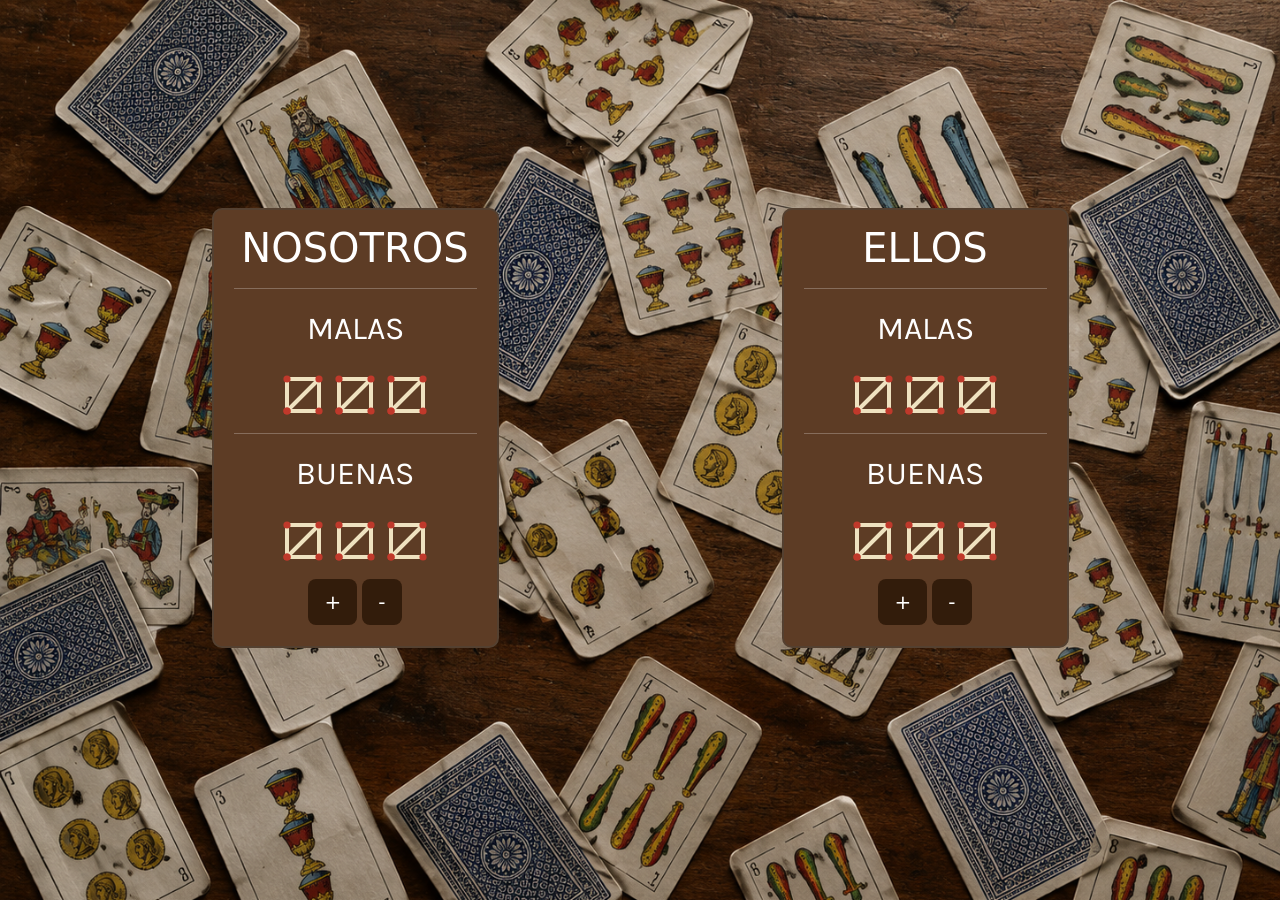
==== contador.html @ 4fcaa898 "pagina principal" ====
<!DOCTYPE html>
<html lang="en">

<head>
    <meta charset="UTF-8">
    <meta name="viewport" content="width=device-width, initial-scale=1.0">
    <title>CONTADOR TRUQUINI</title>

    <link href="https://cdn.jsdelivr.net/npm/bootstrap@5.3.8/dist/css/bootstrap.min.css" rel="stylesheet"
        integrity="sha384-sRIl4kxILFvY47J16cr9ZwB07vP4J8+LH7qKQnuqkuIAvNWLzeN8tE5YBujZqJLB" crossorigin="anonymous">
    <link href="https://fonts.googleapis.com/css2?family=Alfa+Slab+One&family=Karla:wght@400;700&display=swap"
        rel="stylesheet">
    <link rel="stylesheet" href="style.css">
</head>

<body class ="cuerpoContador">
    <div class="container text-center">
        <div class="row">
            <div class="col-6">
                <section class="team">
                    <h1>NOSOTROS</h1>
                    <hr style="background-color: white;">
                    <p id="malas" class="puntaje">MALAS</p>
                    <p id="puntos" class="puntaje"><svg xmlns="http://www.w3.org/2000/svg" viewBox="0 0 44 44"
                            width="44" height="44">
                            
                            <line x1="6" y1="6" x2="38" y2="6" stroke="#efe2c0" stroke-width="4"
                                stroke-linecap="round" />
                            <line x1="38" y1="6" x2="38" y2="38" stroke="#efe2c0" stroke-width="4"
                                stroke-linecap="round" />
                            <line x1="38" y1="38" x2="6" y2="38" stroke="#efe2c0" stroke-width="4"
                                stroke-linecap="round" />
                            <line x1="6" y1="38" x2="6" y2="6" stroke="#efe2c0" stroke-width="4"
                                stroke-linecap="round" />
                            <line x1="6" y1="38" x2="38" y2="6" stroke="#efe2c0" stroke-width="4"
                                stroke-linecap="round" />

                            
                            <circle cx="6" cy="6" r="3.6" fill="#c0392b" />
                            <circle cx="38" cy="6" r="3.6" fill="#c0392b" />
                            <circle cx="38" cy="38" r="3.6" fill="#c0392b" />
                            <circle cx="6" cy="38" r="3.6" fill="#c0392b" />
                            <circle cx="6" cy="38" r="3.6" fill="#c0392b" />
                        </svg>
                        <svg xmlns="http://www.w3.org/2000/svg" viewBox="0 0 44 44" width="44" height="44">
                            
                            <line x1="6" y1="6" x2="38" y2="6" stroke="#efe2c0" stroke-width="4"
                                stroke-linecap="round" />
                            <line x1="38" y1="6" x2="38" y2="38" stroke="#efe2c0" stroke-width="4"
                                stroke-linecap="round" />
                            <line x1="38" y1="38" x2="6" y2="38" stroke="#efe2c0" stroke-width="4"
                                stroke-linecap="round" />
                            <line x1="6" y1="38" x2="6" y2="6" stroke="#efe2c0" stroke-width="4"
                                stroke-linecap="round" />
                            <line x1="6" y1="38" x2="38" y2="6" stroke="#efe2c0" stroke-width="4"
                                stroke-linecap="round" />

                            
                            <circle cx="6" cy="6" r="3.6" fill="#c0392b" />
                            <circle cx="38" cy="6" r="3.6" fill="#c0392b" />
                            <circle cx="38" cy="38" r="3.6" fill="#c0392b" />
                            <circle cx="6" cy="38" r="3.6" fill="#c0392b" />
                            <circle cx="6" cy="38" r="3.6" fill="#c0392b" />
                        </svg>
                        <svg xmlns="http://www.w3.org/2000/svg" viewBox="0 0 44 44" width="44" height="44">
                            
                            <line x1="6" y1="6" x2="38" y2="6" stroke="#efe2c0" stroke-width="4"
                                stroke-linecap="round" />
                            <line x1="38" y1="6" x2="38" y2="38" stroke="#efe2c0" stroke-width="4"
                                stroke-linecap="round" />
                            <line x1="38" y1="38" x2="6" y2="38" stroke="#efe2c0" stroke-width="4"
                                stroke-linecap="round" />
                            <line x1="6" y1="38" x2="6" y2="6" stroke="#efe2c0" stroke-width="4"
                                stroke-linecap="round" />
                            <line x1="6" y1="38" x2="38" y2="6" stroke="#efe2c0" stroke-width="4"
                                stroke-linecap="round" />

                            
                            <circle cx="6" cy="6" r="3.6" fill="#c0392b" />
                            <circle cx="38" cy="6" r="3.6" fill="#c0392b" />
                            <circle cx="38" cy="38" r="3.6" fill="#c0392b" />
                            <circle cx="6" cy="38" r="3.6" fill="#c0392b" />
                            <circle cx="6" cy="38" r="3.6" fill="#c0392b" />
                        </svg>
                    </p>
                    <hr style="background-color: white;">
                    <p id="malas" class="puntaje">BUENAS</p>
                    <p id="buenas" class="puntaje"><svg xmlns="http://www.w3.org/2000/svg" viewBox="0 0 44 44"
                            width="44" height="44">
                            
                            <line x1="6" y1="6" x2="38" y2="6" stroke="#efe2c0" stroke-width="4"
                                stroke-linecap="round" />
                            <line x1="38" y1="6" x2="38" y2="38" stroke="#efe2c0" stroke-width="4"
                                stroke-linecap="round" />
                            <line x1="38" y1="38" x2="6" y2="38" stroke="#efe2c0" stroke-width="4"
                                stroke-linecap="round" />
                            <line x1="6" y1="38" x2="6" y2="6" stroke="#efe2c0" stroke-width="4"
                                stroke-linecap="round" />
                            <line x1="6" y1="38" x2="38" y2="6" stroke="#efe2c0" stroke-width="4"
                                stroke-linecap="round" />

                            
                            <circle cx="6" cy="6" r="3.6" fill="#c0392b" />
                            <circle cx="38" cy="6" r="3.6" fill="#c0392b" />
                            <circle cx="38" cy="38" r="3.6" fill="#c0392b" />
                            <circle cx="6" cy="38" r="3.6" fill="#c0392b" />
                            <circle cx="6" cy="38" r="3.6" fill="#c0392b" />
                        </svg>
                        <svg xmlns="http://www.w3.org/2000/svg" viewBox="0 0 44 44" width="44" height="44">
                            
                            <line x1="6" y1="6" x2="38" y2="6" stroke="#efe2c0" stroke-width="4"
                                stroke-linecap="round" />
                            <line x1="38" y1="6" x2="38" y2="38" stroke="#efe2c0" stroke-width="4"
                                stroke-linecap="round" />
                            <line x1="38" y1="38" x2="6" y2="38" stroke="#efe2c0" stroke-width="4"
                                stroke-linecap="round" />
                            <line x1="6" y1="38" x2="6" y2="6" stroke="#efe2c0" stroke-width="4"
                                stroke-linecap="round" />
                            <line x1="6" y1="38" x2="38" y2="6" stroke="#efe2c0" stroke-width="4"
                                stroke-linecap="round" />

                            
                            <circle cx="6" cy="6" r="3.6" fill="#c0392b" />
                            <circle cx="38" cy="6" r="3.6" fill="#c0392b" />
                            <circle cx="38" cy="38" r="3.6" fill="#c0392b" />
                            <circle cx="6" cy="38" r="3.6" fill="#c0392b" />
                            <circle cx="6" cy="38" r="3.6" fill="#c0392b" />
                        </svg>
                        <svg xmlns="http://www.w3.org/2000/svg" viewBox="0 0 44 44" width="44" height="44">
                            
                            <line x1="6" y1="6" x2="38" y2="6" stroke="#efe2c0" stroke-width="4"
                                stroke-linecap="round" />
                            <line x1="38" y1="6" x2="38" y2="38" stroke="#efe2c0" stroke-width="4"
                                stroke-linecap="round" />
                            <line x1="38" y1="38" x2="6" y2="38" stroke="#efe2c0" stroke-width="4"
                                stroke-linecap="round" />
                            <line x1="6" y1="38" x2="6" y2="6" stroke="#efe2c0" stroke-width="4"
                                stroke-linecap="round" />
                            <line x1="6" y1="38" x2="38" y2="6" stroke="#efe2c0" stroke-width="4"
                                stroke-linecap="round" />

                            
                            <circle cx="6" cy="6" r="3.6" fill="#c0392b" />
                            <circle cx="38" cy="6" r="3.6" fill="#c0392b" />
                            <circle cx="38" cy="38" r="3.6" fill="#c0392b" />
                            <circle cx="6" cy="38" r="3.6" fill="#c0392b" />
                            <circle cx="6" cy="38" r="3.6" fill="#c0392b" />
                        </svg>
                    </p>
                    <button type="button" class="btn btn-primary btn-lg" id="boton">+</button>
                    <button type="button" class="btn btn-primary btn-lg" id="resta">-</button>
                </section>
            </div>
            <div class="col-6">
                <section class="team">
                    <h1>ELLOS</h1>
                    <hr style="background-color: white;">
                    <p id="malas" class="puntaje">MALAS</p>
                    <p id="puntos" class="puntaje"><svg xmlns="http://www.w3.org/2000/svg" viewBox="0 0 44 44"
                            width="44" height="44">
                            
                            <line x1="6" y1="6" x2="38" y2="6" stroke="#efe2c0" stroke-width="4"
                                stroke-linecap="round" />
                            <line x1="38" y1="6" x2="38" y2="38" stroke="#efe2c0" stroke-width="4"
                                stroke-linecap="round" />
                            <line x1="38" y1="38" x2="6" y2="38" stroke="#efe2c0" stroke-width="4"
                                stroke-linecap="round" />
                            <line x1="6" y1="38" x2="6" y2="6" stroke="#efe2c0" stroke-width="4"
                                stroke-linecap="round" />
                            <line x1="6" y1="38" x2="38" y2="6" stroke="#efe2c0" stroke-width="4"
                                stroke-linecap="round" />

                            
                            <circle cx="6" cy="6" r="3.6" fill="#c0392b" />
                            <circle cx="38" cy="6" r="3.6" fill="#c0392b" />
                            <circle cx="38" cy="38" r="3.6" fill="#c0392b" />
                            <circle cx="6" cy="38" r="3.6" fill="#c0392b" />
                            <circle cx="6" cy="38" r="3.6" fill="#c0392b" />
                        </svg>
                        <svg xmlns="http://www.w3.org/2000/svg" viewBox="0 0 44 44" width="44" height="44">
                            
                            <line x1="6" y1="6" x2="38" y2="6" stroke="#efe2c0" stroke-width="4"
                                stroke-linecap="round" />
                            <line x1="38" y1="6" x2="38" y2="38" stroke="#efe2c0" stroke-width="4"
                                stroke-linecap="round" />
                            <line x1="38" y1="38" x2="6" y2="38" stroke="#efe2c0" stroke-width="4"
                                stroke-linecap="round" />
                            <line x1="6" y1="38" x2="6" y2="6" stroke="#efe2c0" stroke-width="4"
                                stroke-linecap="round" />
                            <line x1="6" y1="38" x2="38" y2="6" stroke="#efe2c0" stroke-width="4"
                                stroke-linecap="round" />

                            
                            <circle cx="6" cy="6" r="3.6" fill="#c0392b" />
                            <circle cx="38" cy="6" r="3.6" fill="#c0392b" />
                            <circle cx="38" cy="38" r="3.6" fill="#c0392b" />
                            <circle cx="6" cy="38" r="3.6" fill="#c0392b" />
                            <circle cx="6" cy="38" r="3.6" fill="#c0392b" />
                        </svg>
                        <svg xmlns="http://www.w3.org/2000/svg" viewBox="0 0 44 44" width="44" height="44">
                            
                            <line x1="6" y1="6" x2="38" y2="6" stroke="#efe2c0" stroke-width="4"
                                stroke-linecap="round" />
                            <line x1="38" y1="6" x2="38" y2="38" stroke="#efe2c0" stroke-width="4"
                                stroke-linecap="round" />
                            <line x1="38" y1="38" x2="6" y2="38" stroke="#efe2c0" stroke-width="4"
                                stroke-linecap="round" />
                            <line x1="6" y1="38" x2="6" y2="6" stroke="#efe2c0" stroke-width="4"
                                stroke-linecap="round" />
                            <line x1="6" y1="38" x2="38" y2="6" stroke="#efe2c0" stroke-width="4"
                                stroke-linecap="round" />

                            
                            <circle cx="6" cy="6" r="3.6" fill="#c0392b" />
                            <circle cx="38" cy="6" r="3.6" fill="#c0392b" />
                            <circle cx="38" cy="38" r="3.6" fill="#c0392b" />
                            <circle cx="6" cy="38" r="3.6" fill="#c0392b" />
                            <circle cx="6" cy="38" r="3.6" fill="#c0392b" />
                        </svg>
                    </p>
                    <hr style="background-color: white;">
                    <p id="malas" class="puntaje">BUENAS</p>
                    <p id="buenas" class="puntaje"><svg xmlns="http://www.w3.org/2000/svg" viewBox="0 0 44 44"
                            width="44" height="44">
                            
                            <line x1="6" y1="6" x2="38" y2="6" stroke="#efe2c0" stroke-width="4"
                                stroke-linecap="round" />
                            <line x1="38" y1="6" x2="38" y2="38" stroke="#efe2c0" stroke-width="4"
                                stroke-linecap="round" />
                            <line x1="38" y1="38" x2="6" y2="38" stroke="#efe2c0" stroke-width="4"
                                stroke-linecap="round" />
                            <line x1="6" y1="38" x2="6" y2="6" stroke="#efe2c0" stroke-width="4"
                                stroke-linecap="round" />
                            <line x1="6" y1="38" x2="38" y2="6" stroke="#efe2c0" stroke-width="4"
                                stroke-linecap="round" />

                            
                            <circle cx="6" cy="6" r="3.6" fill="#c0392b" />
                            <circle cx="38" cy="6" r="3.6" fill="#c0392b" />
                            <circle cx="38" cy="38" r="3.6" fill="#c0392b" />
                            <circle cx="6" cy="38" r="3.6" fill="#c0392b" />
                            <circle cx="6" cy="38" r="3.6" fill="#c0392b" />
                        </svg>
                        <svg xmlns="http://www.w3.org/2000/svg" viewBox="0 0 44 44" width="44" height="44">
                            
                            <line x1="6" y1="6" x2="38" y2="6" stroke="#efe2c0" stroke-width="4"
                                stroke-linecap="round" />
                            <line x1="38" y1="6" x2="38" y2="38" stroke="#efe2c0" stroke-width="4"
                                stroke-linecap="round" />
                            <line x1="38" y1="38" x2="6" y2="38" stroke="#efe2c0" stroke-width="4"
                                stroke-linecap="round" />
                            <line x1="6" y1="38" x2="6" y2="6" stroke="#efe2c0" stroke-width="4"
                                stroke-linecap="round" />
                            <line x1="6" y1="38" x2="38" y2="6" stroke="#efe2c0" stroke-width="4"
                                stroke-linecap="round" />

                            
                            <circle cx="6" cy="6" r="3.6" fill="#c0392b" />
                            <circle cx="38" cy="6" r="3.6" fill="#c0392b" />
                            <circle cx="38" cy="38" r="3.6" fill="#c0392b" />
                            <circle cx="6" cy="38" r="3.6" fill="#c0392b" />
                            <circle cx="6" cy="38" r="3.6" fill="#c0392b" />
                        </svg>
                        <svg xmlns="http://www.w3.org/2000/svg" viewBox="0 0 44 44" width="44" height="44">
                            
                            <line x1="6" y1="6" x2="38" y2="6" stroke="#efe2c0" stroke-width="4"
                                stroke-linecap="round" />
                            <line x1="38" y1="6" x2="38" y2="38" stroke="#efe2c0" stroke-width="4"
                                stroke-linecap="round" />
                            <line x1="38" y1="38" x2="6" y2="38" stroke="#efe2c0" stroke-width="4"
                                stroke-linecap="round" />
                            <line x1="6" y1="38" x2="6" y2="6" stroke="#efe2c0" stroke-width="4"
                                stroke-linecap="round" />
                            <line x1="6" y1="38" x2="38" y2="6" stroke="#efe2c0" stroke-width="4"
                                stroke-linecap="round" />

                            
                            <circle cx="6" cy="6" r="3.6" fill="#c0392b" />
                            <circle cx="38" cy="6" r="3.6" fill="#c0392b" />
                            <circle cx="38" cy="38" r="3.6" fill="#c0392b" />
                            <circle cx="6" cy="38" r="3.6" fill="#c0392b" />
                            <circle cx="6" cy="38" r="3.6" fill="#c0392b" />
                        </svg>
                    </p>
                    <button type="button" class="btn btn-primary btn-lg" id="boton">+</button>
                    <button type="button" class="btn btn-primary btn-lg" id="resta">-</button>
                </section>
            </div>
        </div>
    </div>
    
</body>

</html>
---- style.css ----
.cuerpoContador{
    background-image: url(fondo2.png);
    background-repeat: no-repeat;
   background-size: 100%;
   background-size: cover;
   background-attachment: fixed;

}
.navbar-logo{
    background-image: url(coso.png);
    --bs-navbar-padding-y: 1rem;
    background-repeat: no-repeat;
   background-size: 100% 100%;
   
}


.navbar-brand img{
    --bs-navbar-brand-padding-y: 0.5rem;
    width: auto;
    height: 8rem;
}


.navbar-opciones{
    background-image:url(madera1.png) ;
}
.team {
  background: #5d3c25;      
  border: 2px solid #544030;
  border-radius: 10px;        
  padding: 14px 20px;
  
  width: auto;
  height: auto;
  color: white;  
  max-width: 287px;     
  min-height: 440px;    
  margin: 13rem auto 0;     
}

.btn{
    background-color: #321c0b
}

.btn-primary{
    --bs-btn-hover-bg: green;
    border: black
}

.puntaje{
    font-family: "Karla", system-ui, sans-serif;
    font-size: 2rem;
}



.team svg {
  width: 44px;
  height: 44px;
}

@media (max-width: 576px) {
  .team {
    padding: 12px 8px;
  }
  .team svg {
    width: 32px;
    height: 32px;
  }
}

/* css de la pagina principal*/

.cuerpoMain {
    background-image: url(fondo-truco.svg);
    background-repeat: no-repeat;
    background-size: 100% 100%;
    background-attachment: fixed;
}
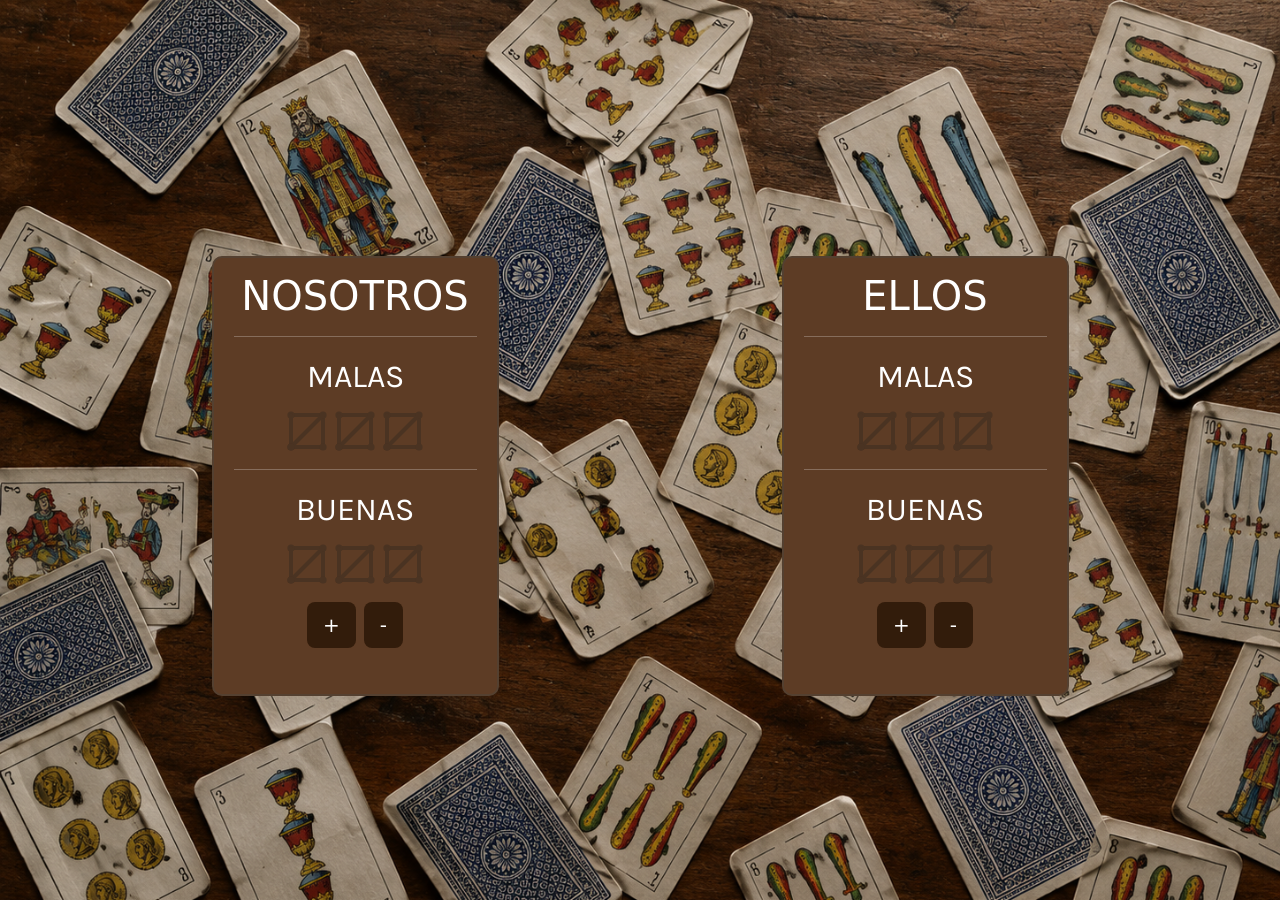
==== commit 77aa961f: "contador-funcional-1" ====
--- a/contador.html
+++ b/contador.html
@@ -6,289 +6,54 @@
     <meta name="viewport" content="width=device-width, initial-scale=1.0">
     <title>CONTADOR TRUQUINI</title>
 
-    <link href="https://cdn.jsdelivr.net/npm/bootstrap@5.3.8/dist/css/bootstrap.min.css" rel="stylesheet"
-        integrity="sha384-sRIl4kxILFvY47J16cr9ZwB07vP4J8+LH7qKQnuqkuIAvNWLzeN8tE5YBujZqJLB" crossorigin="anonymous">
+    <link href="https://cdn.jsdelivr.net/npm/bootstrap@5.3.3/dist/css/bootstrap.min.css" rel="stylesheet">
     <link href="https://fonts.googleapis.com/css2?family=Alfa+Slab+One&family=Karla:wght@400;700&display=swap"
         rel="stylesheet">
     <link rel="stylesheet" href="style.css">
 </head>
 
-<body class ="cuerpoContador">
+<body class="cuerpoContador">
     <div class="container text-center">
-        <div class="row">
+        <div class="row pt-5">
+            <!-- EQUIPO 1: NOSOTROS -->
             <div class="col-6">
                 <section class="team">
                     <h1>NOSOTROS</h1>
                     <hr style="background-color: white;">
-                    <p id="malas" class="puntaje">MALAS</p>
-                    <p id="puntos" class="puntaje"><svg xmlns="http://www.w3.org/2000/svg" viewBox="0 0 44 44"
-                            width="44" height="44">
-                            
-                            <line x1="6" y1="6" x2="38" y2="6" stroke="#efe2c0" stroke-width="4"
-                                stroke-linecap="round" />
-                            <line x1="38" y1="6" x2="38" y2="38" stroke="#efe2c0" stroke-width="4"
-                                stroke-linecap="round" />
-                            <line x1="38" y1="38" x2="6" y2="38" stroke="#efe2c0" stroke-width="4"
-                                stroke-linecap="round" />
-                            <line x1="6" y1="38" x2="6" y2="6" stroke="#efe2c0" stroke-width="4"
-                                stroke-linecap="round" />
-                            <line x1="6" y1="38" x2="38" y2="6" stroke="#efe2c0" stroke-width="4"
-                                stroke-linecap="round" />
-
-                            
-                            <circle cx="6" cy="6" r="3.6" fill="#c0392b" />
-                            <circle cx="38" cy="6" r="3.6" fill="#c0392b" />
-                            <circle cx="38" cy="38" r="3.6" fill="#c0392b" />
-                            <circle cx="6" cy="38" r="3.6" fill="#c0392b" />
-                            <circle cx="6" cy="38" r="3.6" fill="#c0392b" />
-                        </svg>
-                        <svg xmlns="http://www.w3.org/2000/svg" viewBox="0 0 44 44" width="44" height="44">
-                            
-                            <line x1="6" y1="6" x2="38" y2="6" stroke="#efe2c0" stroke-width="4"
-                                stroke-linecap="round" />
-                            <line x1="38" y1="6" x2="38" y2="38" stroke="#efe2c0" stroke-width="4"
-                                stroke-linecap="round" />
-                            <line x1="38" y1="38" x2="6" y2="38" stroke="#efe2c0" stroke-width="4"
-                                stroke-linecap="round" />
-                            <line x1="6" y1="38" x2="6" y2="6" stroke="#efe2c0" stroke-width="4"
-                                stroke-linecap="round" />
-                            <line x1="6" y1="38" x2="38" y2="6" stroke="#efe2c0" stroke-width="4"
-                                stroke-linecap="round" />
-
-                            
-                            <circle cx="6" cy="6" r="3.6" fill="#c0392b" />
-                            <circle cx="38" cy="6" r="3.6" fill="#c0392b" />
-                            <circle cx="38" cy="38" r="3.6" fill="#c0392b" />
-                            <circle cx="6" cy="38" r="3.6" fill="#c0392b" />
-                            <circle cx="6" cy="38" r="3.6" fill="#c0392b" />
-                        </svg>
-                        <svg xmlns="http://www.w3.org/2000/svg" viewBox="0 0 44 44" width="44" height="44">
-                            
-                            <line x1="6" y1="6" x2="38" y2="6" stroke="#efe2c0" stroke-width="4"
-                                stroke-linecap="round" />
-                            <line x1="38" y1="6" x2="38" y2="38" stroke="#efe2c0" stroke-width="4"
-                                stroke-linecap="round" />
-                            <line x1="38" y1="38" x2="6" y2="38" stroke="#efe2c0" stroke-width="4"
-                                stroke-linecap="round" />
-                            <line x1="6" y1="38" x2="6" y2="6" stroke="#efe2c0" stroke-width="4"
-                                stroke-linecap="round" />
-                            <line x1="6" y1="38" x2="38" y2="6" stroke="#efe2c0" stroke-width="4"
-                                stroke-linecap="round" />
-
-                            
-                            <circle cx="6" cy="6" r="3.6" fill="#c0392b" />
-                            <circle cx="38" cy="6" r="3.6" fill="#c0392b" />
-                            <circle cx="38" cy="38" r="3.6" fill="#c0392b" />
-                            <circle cx="6" cy="38" r="3.6" fill="#c0392b" />
-                            <circle cx="6" cy="38" r="3.6" fill="#c0392b" />
-                        </svg>
-                    </p>
+                    <p class="puntaje m-0">MALAS</p>
+                    <div class="malas d-flex justify-content-center flex-wrap gap-1 my-2"></div>
                     <hr style="background-color: white;">
-                    <p id="malas" class="puntaje">BUENAS</p>
-                    <p id="buenas" class="puntaje"><svg xmlns="http://www.w3.org/2000/svg" viewBox="0 0 44 44"
-                            width="44" height="44">
-                            
-                            <line x1="6" y1="6" x2="38" y2="6" stroke="#efe2c0" stroke-width="4"
-                                stroke-linecap="round" />
-                            <line x1="38" y1="6" x2="38" y2="38" stroke="#efe2c0" stroke-width="4"
-                                stroke-linecap="round" />
-                            <line x1="38" y1="38" x2="6" y2="38" stroke="#efe2c0" stroke-width="4"
-                                stroke-linecap="round" />
-                            <line x1="6" y1="38" x2="6" y2="6" stroke="#efe2c0" stroke-width="4"
-                                stroke-linecap="round" />
-                            <line x1="6" y1="38" x2="38" y2="6" stroke="#efe2c0" stroke-width="4"
-                                stroke-linecap="round" />
-
-                            
-                            <circle cx="6" cy="6" r="3.6" fill="#c0392b" />
-                            <circle cx="38" cy="6" r="3.6" fill="#c0392b" />
-                            <circle cx="38" cy="38" r="3.6" fill="#c0392b" />
-                            <circle cx="6" cy="38" r="3.6" fill="#c0392b" />
-                            <circle cx="6" cy="38" r="3.6" fill="#c0392b" />
-                        </svg>
-                        <svg xmlns="http://www.w3.org/2000/svg" viewBox="0 0 44 44" width="44" height="44">
-                            
-                            <line x1="6" y1="6" x2="38" y2="6" stroke="#efe2c0" stroke-width="4"
-                                stroke-linecap="round" />
-                            <line x1="38" y1="6" x2="38" y2="38" stroke="#efe2c0" stroke-width="4"
-                                stroke-linecap="round" />
-                            <line x1="38" y1="38" x2="6" y2="38" stroke="#efe2c0" stroke-width="4"
-                                stroke-linecap="round" />
-                            <line x1="6" y1="38" x2="6" y2="6" stroke="#efe2c0" stroke-width="4"
-                                stroke-linecap="round" />
-                            <line x1="6" y1="38" x2="38" y2="6" stroke="#efe2c0" stroke-width="4"
-                                stroke-linecap="round" />
-
-                            
-                            <circle cx="6" cy="6" r="3.6" fill="#c0392b" />
-                            <circle cx="38" cy="6" r="3.6" fill="#c0392b" />
-                            <circle cx="38" cy="38" r="3.6" fill="#c0392b" />
-                            <circle cx="6" cy="38" r="3.6" fill="#c0392b" />
-                            <circle cx="6" cy="38" r="3.6" fill="#c0392b" />
-                        </svg>
-                        <svg xmlns="http://www.w3.org/2000/svg" viewBox="0 0 44 44" width="44" height="44">
-                            
-                            <line x1="6" y1="6" x2="38" y2="6" stroke="#efe2c0" stroke-width="4"
-                                stroke-linecap="round" />
-                            <line x1="38" y1="6" x2="38" y2="38" stroke="#efe2c0" stroke-width="4"
-                                stroke-linecap="round" />
-                            <line x1="38" y1="38" x2="6" y2="38" stroke="#efe2c0" stroke-width="4"
-                                stroke-linecap="round" />
-                            <line x1="6" y1="38" x2="6" y2="6" stroke="#efe2c0" stroke-width="4"
-                                stroke-linecap="round" />
-                            <line x1="6" y1="38" x2="38" y2="6" stroke="#efe2c0" stroke-width="4"
-                                stroke-linecap="round" />
-
-                            
-                            <circle cx="6" cy="6" r="3.6" fill="#c0392b" />
-                            <circle cx="38" cy="6" r="3.6" fill="#c0392b" />
-                            <circle cx="38" cy="38" r="3.6" fill="#c0392b" />
-                            <circle cx="6" cy="38" r="3.6" fill="#c0392b" />
-                            <circle cx="6" cy="38" r="3.6" fill="#c0392b" />
-                        </svg>
-                    </p>
-                    <button type="button" class="btn btn-primary btn-lg" id="boton">+</button>
-                    <button type="button" class="btn btn-primary btn-lg" id="resta">-</button>
+                    <p class="puntaje m-0">BUENAS</p>
+                    <div class="buenas d-flex justify-content-center flex-wrap gap-1 my-2"></div>
+                    
+                    <div class="d-flex justify-content-center gap-2 mt-3">
+                        <button type="button" class="btn btn-primary btn-lg sumar">+</button>
+                        <button type="button" class="btn btn-primary btn-lg restar">-</button>
+                    </div>
                 </section>
             </div>
+
+            <!-- EQUIPO 2: ELLOS -->
             <div class="col-6">
                 <section class="team">
                     <h1>ELLOS</h1>
                     <hr style="background-color: white;">
-                    <p id="malas" class="puntaje">MALAS</p>
-                    <p id="puntos" class="puntaje"><svg xmlns="http://www.w3.org/2000/svg" viewBox="0 0 44 44"
-                            width="44" height="44">
-                            
-                            <line x1="6" y1="6" x2="38" y2="6" stroke="#efe2c0" stroke-width="4"
-                                stroke-linecap="round" />
-                            <line x1="38" y1="6" x2="38" y2="38" stroke="#efe2c0" stroke-width="4"
-                                stroke-linecap="round" />
-                            <line x1="38" y1="38" x2="6" y2="38" stroke="#efe2c0" stroke-width="4"
-                                stroke-linecap="round" />
-                            <line x1="6" y1="38" x2="6" y2="6" stroke="#efe2c0" stroke-width="4"
-                                stroke-linecap="round" />
-                            <line x1="6" y1="38" x2="38" y2="6" stroke="#efe2c0" stroke-width="4"
-                                stroke-linecap="round" />
-
-                            
-                            <circle cx="6" cy="6" r="3.6" fill="#c0392b" />
-                            <circle cx="38" cy="6" r="3.6" fill="#c0392b" />
-                            <circle cx="38" cy="38" r="3.6" fill="#c0392b" />
-                            <circle cx="6" cy="38" r="3.6" fill="#c0392b" />
-                            <circle cx="6" cy="38" r="3.6" fill="#c0392b" />
-                        </svg>
-                        <svg xmlns="http://www.w3.org/2000/svg" viewBox="0 0 44 44" width="44" height="44">
-                            
-                            <line x1="6" y1="6" x2="38" y2="6" stroke="#efe2c0" stroke-width="4"
-                                stroke-linecap="round" />
-                            <line x1="38" y1="6" x2="38" y2="38" stroke="#efe2c0" stroke-width="4"
-                                stroke-linecap="round" />
-                            <line x1="38" y1="38" x2="6" y2="38" stroke="#efe2c0" stroke-width="4"
-                                stroke-linecap="round" />
-                            <line x1="6" y1="38" x2="6" y2="6" stroke="#efe2c0" stroke-width="4"
-                                stroke-linecap="round" />
-                            <line x1="6" y1="38" x2="38" y2="6" stroke="#efe2c0" stroke-width="4"
-                                stroke-linecap="round" />
-
-                            
-                            <circle cx="6" cy="6" r="3.6" fill="#c0392b" />
-                            <circle cx="38" cy="6" r="3.6" fill="#c0392b" />
-                            <circle cx="38" cy="38" r="3.6" fill="#c0392b" />
-                            <circle cx="6" cy="38" r="3.6" fill="#c0392b" />
-                            <circle cx="6" cy="38" r="3.6" fill="#c0392b" />
-                        </svg>
-                        <svg xmlns="http://www.w3.org/2000/svg" viewBox="0 0 44 44" width="44" height="44">
-                            
-                            <line x1="6" y1="6" x2="38" y2="6" stroke="#efe2c0" stroke-width="4"
-                                stroke-linecap="round" />
-                            <line x1="38" y1="6" x2="38" y2="38" stroke="#efe2c0" stroke-width="4"
-                                stroke-linecap="round" />
-                            <line x1="38" y1="38" x2="6" y2="38" stroke="#efe2c0" stroke-width="4"
-                                stroke-linecap="round" />
-                            <line x1="6" y1="38" x2="6" y2="6" stroke="#efe2c0" stroke-width="4"
-                                stroke-linecap="round" />
-                            <line x1="6" y1="38" x2="38" y2="6" stroke="#efe2c0" stroke-width="4"
-                                stroke-linecap="round" />
-
-                            
-                            <circle cx="6" cy="6" r="3.6" fill="#c0392b" />
-                            <circle cx="38" cy="6" r="3.6" fill="#c0392b" />
-                            <circle cx="38" cy="38" r="3.6" fill="#c0392b" />
-                            <circle cx="6" cy="38" r="3.6" fill="#c0392b" />
-                            <circle cx="6" cy="38" r="3.6" fill="#c0392b" />
-                        </svg>
-                    </p>
+                    <p class="puntaje m-0">MALAS</p>
+                    <div class="malas d-flex justify-content-center flex-wrap gap-1 my-2"></div>
                     <hr style="background-color: white;">
-                    <p id="malas" class="puntaje">BUENAS</p>
-                    <p id="buenas" class="puntaje"><svg xmlns="http://www.w3.org/2000/svg" viewBox="0 0 44 44"
-                            width="44" height="44">
-                            
-                            <line x1="6" y1="6" x2="38" y2="6" stroke="#efe2c0" stroke-width="4"
-                                stroke-linecap="round" />
-                            <line x1="38" y1="6" x2="38" y2="38" stroke="#efe2c0" stroke-width="4"
-                                stroke-linecap="round" />
-                            <line x1="38" y1="38" x2="6" y2="38" stroke="#efe2c0" stroke-width="4"
-                                stroke-linecap="round" />
-                            <line x1="6" y1="38" x2="6" y2="6" stroke="#efe2c0" stroke-width="4"
-                                stroke-linecap="round" />
-                            <line x1="6" y1="38" x2="38" y2="6" stroke="#efe2c0" stroke-width="4"
-                                stroke-linecap="round" />
-
-                            
-                            <circle cx="6" cy="6" r="3.6" fill="#c0392b" />
-                            <circle cx="38" cy="6" r="3.6" fill="#c0392b" />
-                            <circle cx="38" cy="38" r="3.6" fill="#c0392b" />
-                            <circle cx="6" cy="38" r="3.6" fill="#c0392b" />
-                            <circle cx="6" cy="38" r="3.6" fill="#c0392b" />
-                        </svg>
-                        <svg xmlns="http://www.w3.org/2000/svg" viewBox="0 0 44 44" width="44" height="44">
-                            
-                            <line x1="6" y1="6" x2="38" y2="6" stroke="#efe2c0" stroke-width="4"
-                                stroke-linecap="round" />
-                            <line x1="38" y1="6" x2="38" y2="38" stroke="#efe2c0" stroke-width="4"
-                                stroke-linecap="round" />
-                            <line x1="38" y1="38" x2="6" y2="38" stroke="#efe2c0" stroke-width="4"
-                                stroke-linecap="round" />
-                            <line x1="6" y1="38" x2="6" y2="6" stroke="#efe2c0" stroke-width="4"
-                                stroke-linecap="round" />
-                            <line x1="6" y1="38" x2="38" y2="6" stroke="#efe2c0" stroke-width="4"
-                                stroke-linecap="round" />
-
-                            
-                            <circle cx="6" cy="6" r="3.6" fill="#c0392b" />
-                            <circle cx="38" cy="6" r="3.6" fill="#c0392b" />
-                            <circle cx="38" cy="38" r="3.6" fill="#c0392b" />
-                            <circle cx="6" cy="38" r="3.6" fill="#c0392b" />
-                            <circle cx="6" cy="38" r="3.6" fill="#c0392b" />
-                        </svg>
-                        <svg xmlns="http://www.w3.org/2000/svg" viewBox="0 0 44 44" width="44" height="44">
-                            
-                            <line x1="6" y1="6" x2="38" y2="6" stroke="#efe2c0" stroke-width="4"
-                                stroke-linecap="round" />
-                            <line x1="38" y1="6" x2="38" y2="38" stroke="#efe2c0" stroke-width="4"
-                                stroke-linecap="round" />
-                            <line x1="38" y1="38" x2="6" y2="38" stroke="#efe2c0" stroke-width="4"
-                                stroke-linecap="round" />
-                            <line x1="6" y1="38" x2="6" y2="6" stroke="#efe2c0" stroke-width="4"
-                                stroke-linecap="round" />
-                            <line x1="6" y1="38" x2="38" y2="6" stroke="#efe2c0" stroke-width="4"
-                                stroke-linecap="round" />
-
-                            
-                            <circle cx="6" cy="6" r="3.6" fill="#c0392b" />
-                            <circle cx="38" cy="6" r="3.6" fill="#c0392b" />
-                            <circle cx="38" cy="38" r="3.6" fill="#c0392b" />
-                            <circle cx="6" cy="38" r="3.6" fill="#c0392b" />
-                            <circle cx="6" cy="38" r="3.6" fill="#c0392b" />
-                        </svg>
-                    </p>
-                    <button type="button" class="btn btn-primary btn-lg" id="boton">+</button>
-                    <button type="button" class="btn btn-primary btn-lg" id="resta">-</button>
+                    <p class="puntaje m-0">BUENAS</p>
+                    <div class="buenas d-flex justify-content-center flex-wrap gap-1 my-2"></div>
+                    
+                    <div class="d-flex justify-content-center gap-2 mt-3">
+                        <button type="button" class="btn btn-primary btn-lg sumar">+</button>
+                        <button type="button" class="btn btn-primary btn-lg restar">-</button>
+                    </div>
                 </section>
             </div>
         </div>
     </div>
     
+    <script src="index.js"></script>
 </body>
 
 </html>
--- a/style.css
+++ b/style.css
@@ -1,5 +1,5 @@
 .cuerpoContador{
-    background-image: url(fondo2.png);
+    background-image: url(img/fondo2.png);
     background-repeat: no-repeat;
    background-size: 100%;
    background-size: cover;
@@ -70,11 +70,23 @@
   }
 }
 
-/* css de la pagina principal*/
+/* --- Estilos para los palitos del truco --- */
+.palito line {
+  stroke: #4a3322; /* Color apagado por defecto */
+  transition: stroke 0.2s ease;
+}
 
-.cuerpoMain {
-    background-image: url(fondo-truco.svg);
-    background-repeat: no-repeat;
-    background-size: 100% 100%;
-    background-attachment: fixed;
-}+.palito circle {
+  fill: #4a3322; /* Color apagado por defecto */
+  transition: fill 0.2s ease;
+}
+
+/* Cuando se activan con JS */
+.palito.on line {
+  stroke: #efe2c0 !important; /* Color claro activo */
+}
+
+.palito.on circle {
+  fill: #c0392b !important; /* Rojo activo */
+}
+
